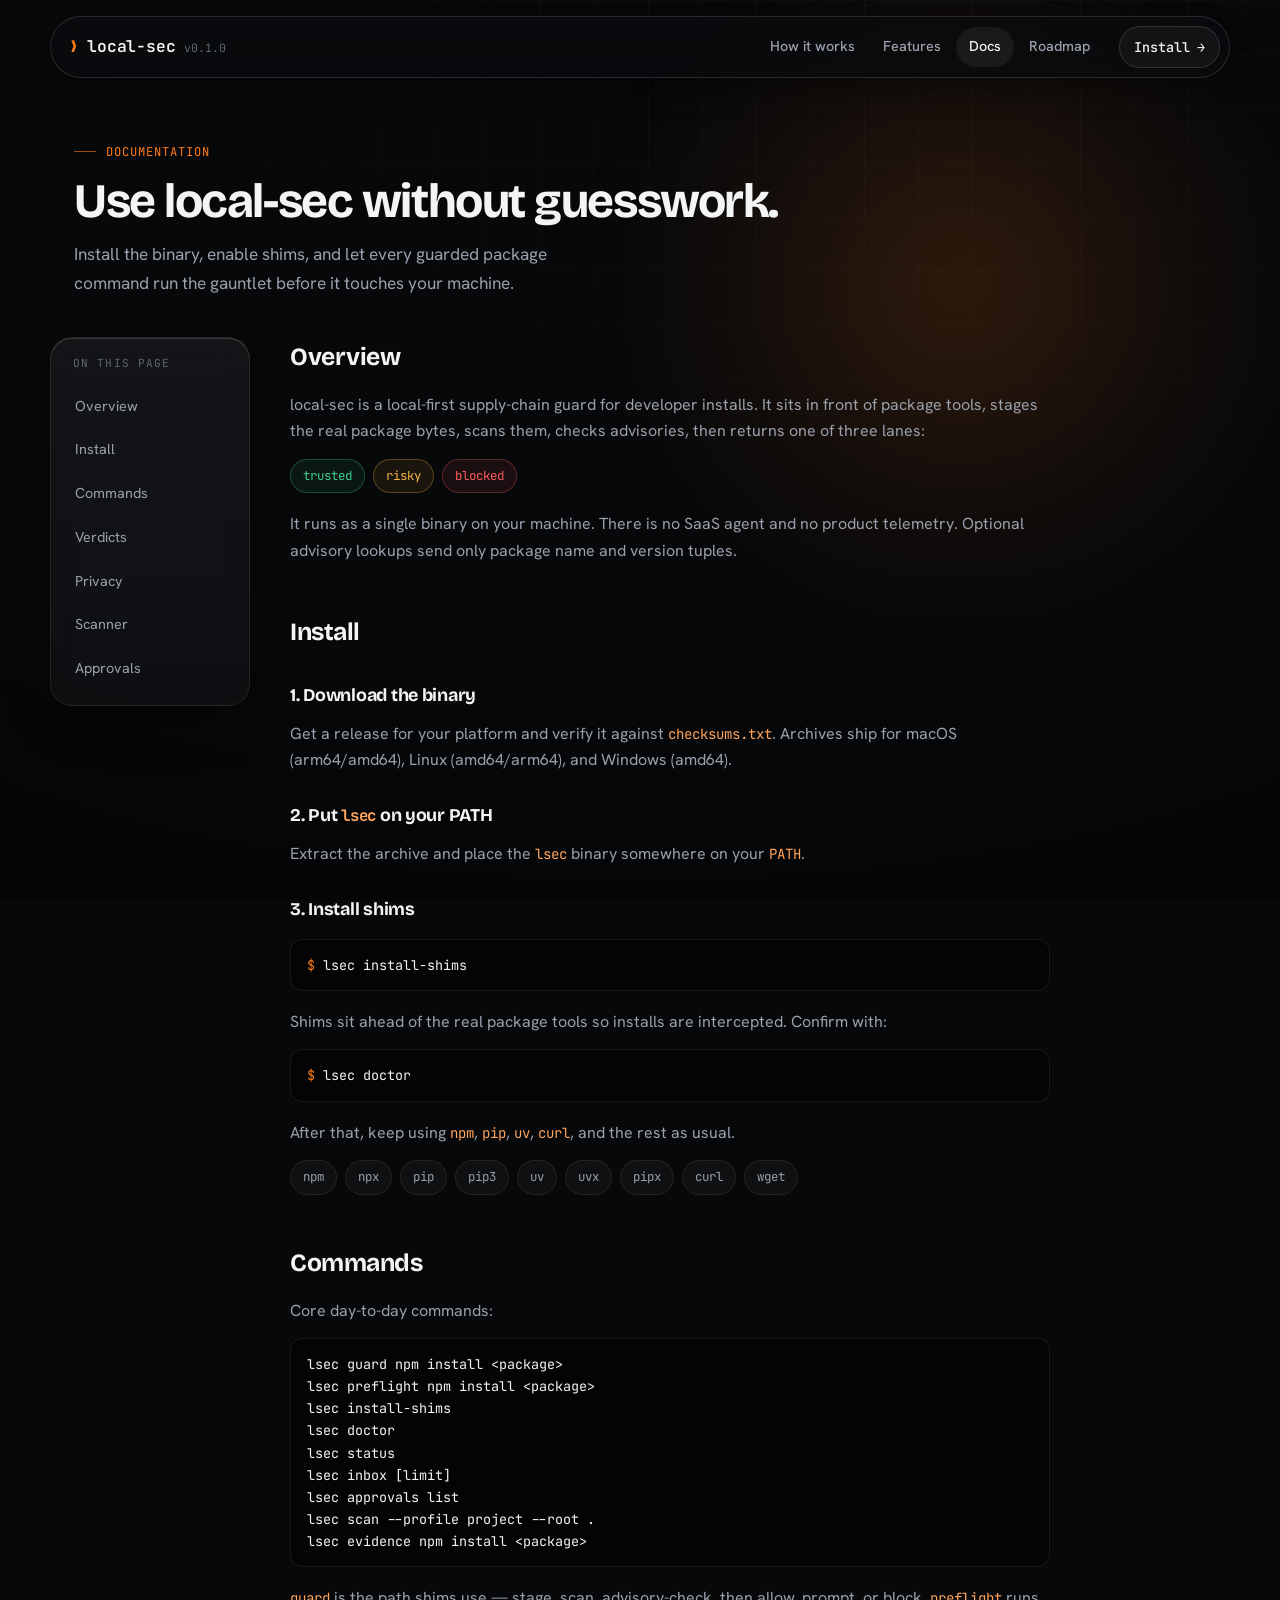
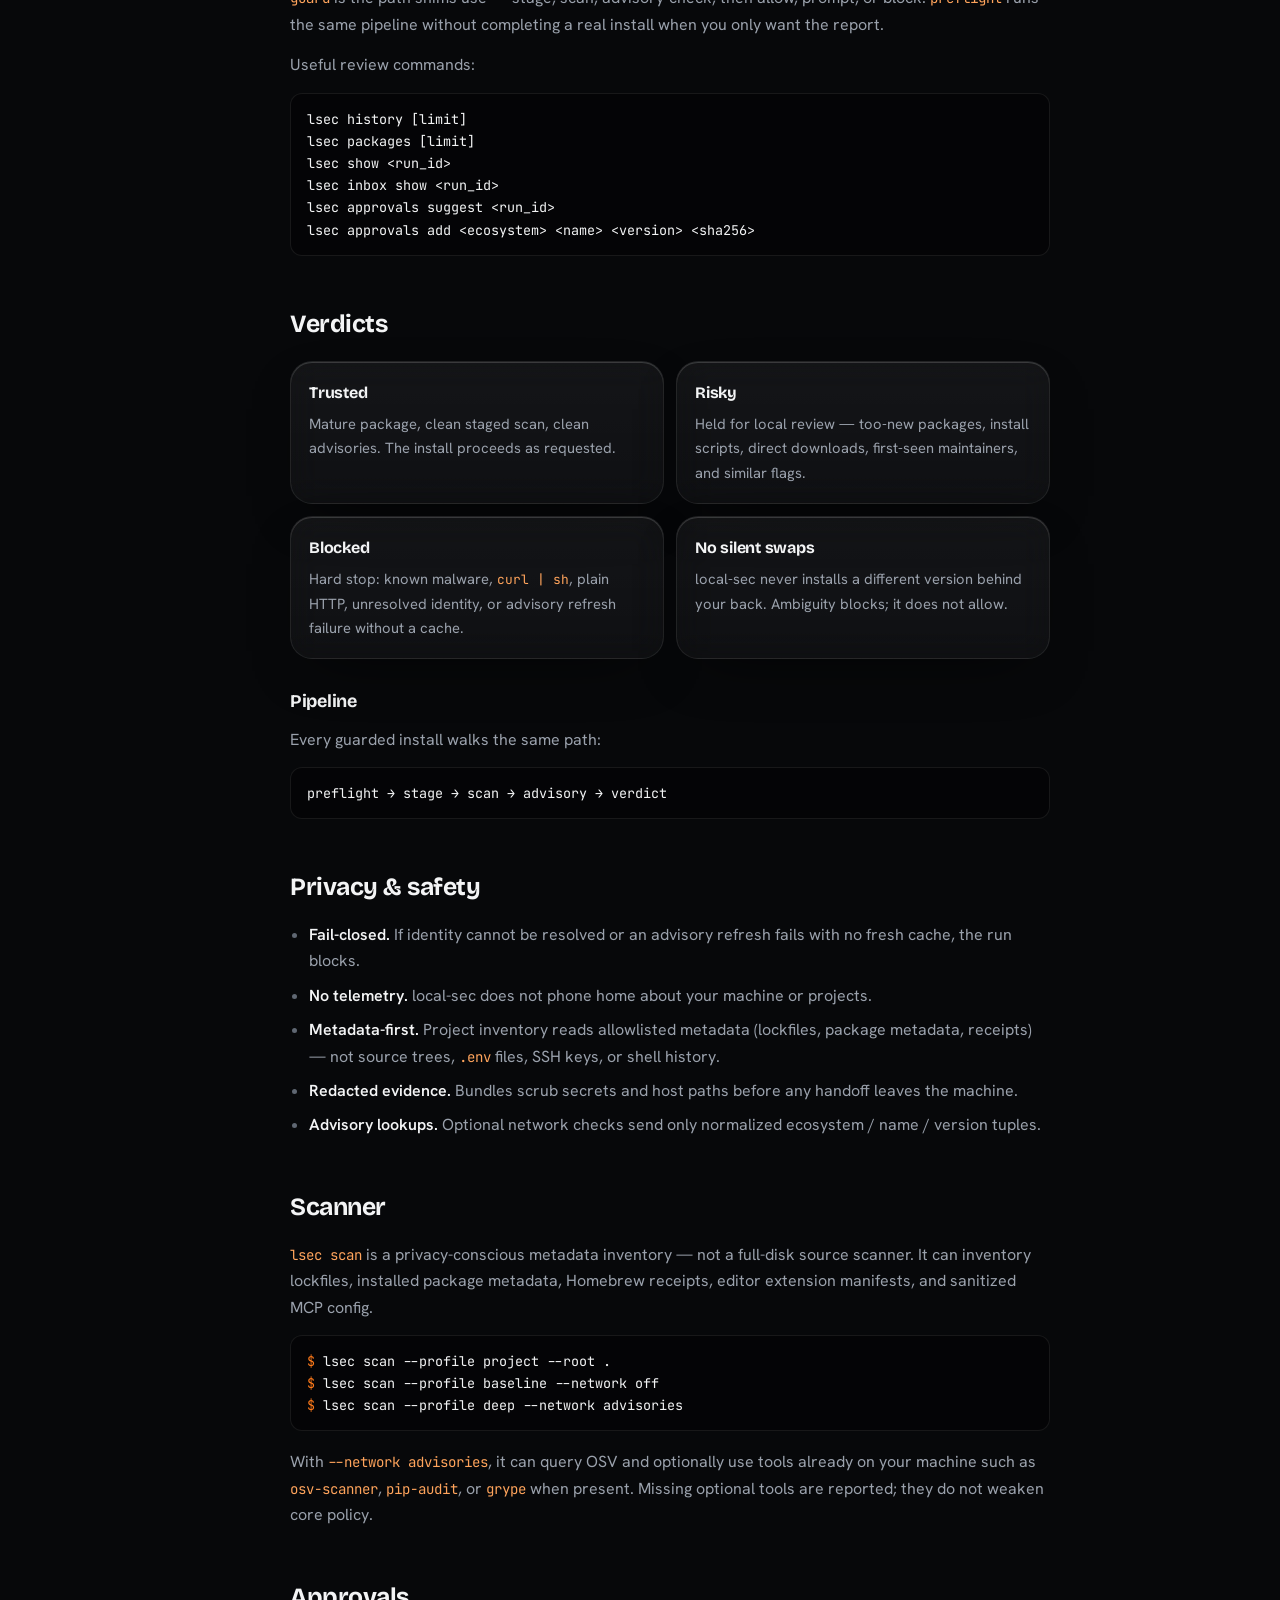
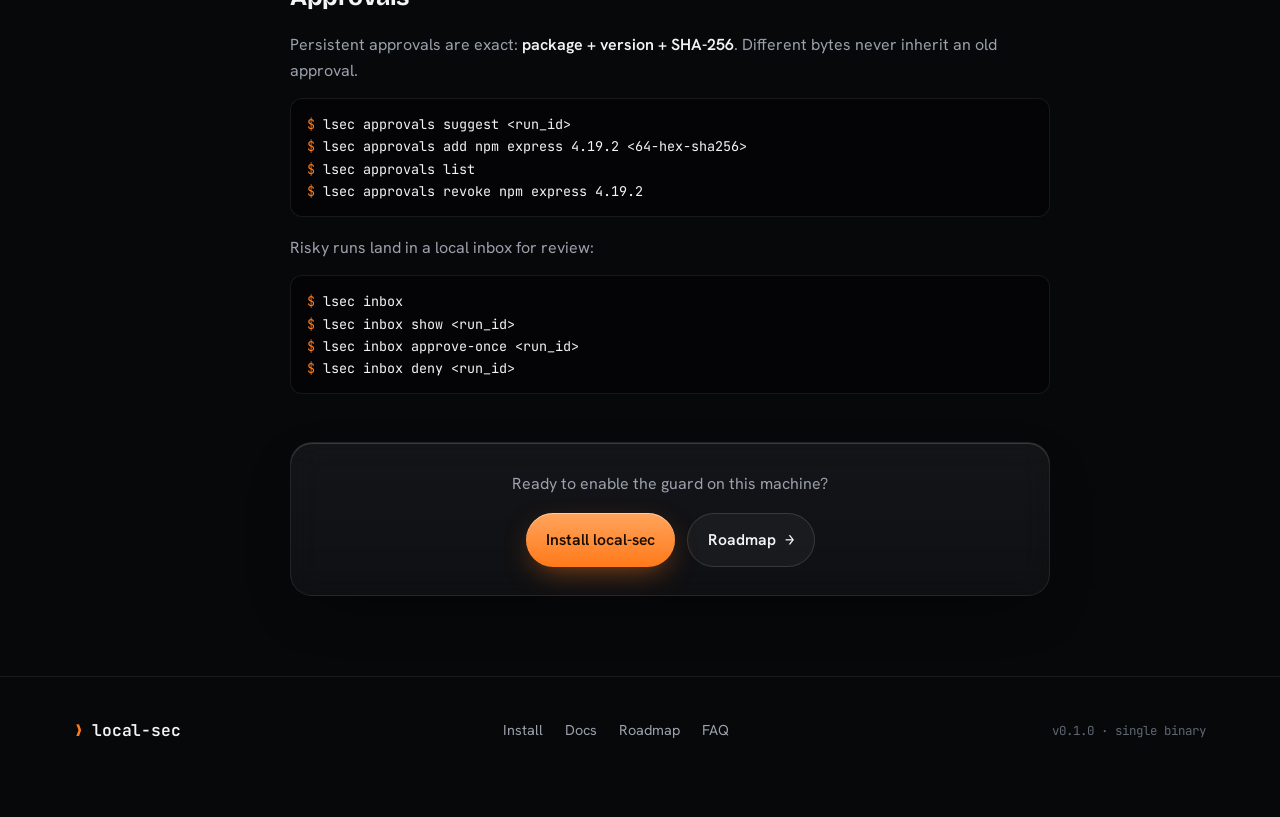
==== site/docs.html @ fbec60e4 "Polish release documentation and site" ====
<!doctype html>
<html lang="en">
<head>
<meta charset="utf-8" />
<meta name="viewport" content="width=device-width, initial-scale=1" />
<title>Docs — local-sec</title>
<meta name="description" content="How to install and use local-sec: commands, verdicts, privacy defaults, and the install guard path." />
<meta name="color-scheme" content="dark" />
<meta name="theme-color" content="#07080a" />
<link rel="icon" href="data:image/svg+xml,%3Csvg xmlns='http://www.w3.org/2000/svg' viewBox='0 0 24 24' fill='none' stroke='%23ff7a1a' stroke-width='2.2' stroke-linecap='round' stroke-linejoin='round'%3E%3Cpath d='M12 2 4 5v6c0 5 3.4 8.5 8 11 4.6-2.5 8-6 8-11V5l-8-3Z'/%3E%3Cpath d='m8.5 12 2.5 2.5 4.5-4.5'/%3E%3C/svg%3E" />
<link rel="preconnect" href="https://fonts.googleapis.com">
<link rel="preconnect" href="https://fonts.gstatic.com" crossorigin>
<link href="https://fonts.googleapis.com/css2?family=Bricolage+Grotesque:opsz,wght@12..96,600;12..96,700;12..96,800&family=Hanken+Grotesk:wght@400;500;600;700&family=Instrument+Serif:ital@0;1&family=JetBrains+Mono:wght@400;500;600&display=swap" rel="stylesheet">
<link rel="stylesheet" href="site.css" />
</head>
<body>
  <div class="atmos" aria-hidden="true"><div class="glow"></div><div class="grid"></div></div>
  <div class="vignette" aria-hidden="true"></div>

  <nav class="bar">
    <div class="nav">
      <a class="brand" href="index.html" aria-label="local-sec home">
        <span class="ch">❯</span><span class="nm">local-sec</span><span class="vr">v0.1.0</span>
      </a>
      <div class="nav-links">
        <a href="index.html#how">How it works</a>
        <a href="index.html#features">Features</a>
        <a href="docs.html" class="is-active">Docs</a>
        <a href="roadmap.html">Roadmap</a>
      </div>
      <a class="nav-cta" href="index.html#install">Install <span class="arr">→</span></a>
    </div>
  </nav>

  <header class="page-hero">
    <div class="wrap">
      <div class="page-kick">Documentation</div>
      <h1>Use local-sec without guesswork.</h1>
      <p class="lede">Install the binary, enable shims, and let every guarded package command run the gauntlet before it touches your machine.</p>
    </div>
  </header>

  <div class="wrap layout">
    <aside class="toc glass tight">
      <div class="lbl">On this page</div>
      <a href="#overview">Overview</a>
      <a href="#install">Install</a>
      <a href="#commands">Commands</a>
      <a href="#verdicts">Verdicts</a>
      <a href="#privacy">Privacy</a>
      <a href="#scan">Scanner</a>
      <a href="#approvals">Approvals</a>
    </aside>

    <article class="prose">
      <section id="overview">
        <h2>Overview</h2>
        <p>local-sec is a local-first supply-chain guard for developer installs. It sits in front of package tools, stages the real package bytes, scans them, checks advisories, then returns one of three lanes:</p>
        <div class="pill-row">
          <span class="pill ok">trusted</span>
          <span class="pill warn">risky</span>
          <span class="pill bad">blocked</span>
        </div>
        <p>It runs as a single binary on your machine. There is no SaaS agent and no product telemetry. Optional advisory lookups send only package name and version tuples.</p>
      </section>

      <section id="install">
        <h2>Install</h2>
        <h3>1. Download the binary</h3>
        <p>Get a release for your platform and verify it against <code>checksums.txt</code>. Archives ship for macOS (arm64/amd64), Linux (amd64/arm64), and Windows (amd64).</p>
        <h3>2. Put <code>lsec</code> on your PATH</h3>
        <p>Extract the archive and place the <code>lsec</code> binary somewhere on your <code>PATH</code>.</p>
        <h3>3. Install shims</h3>
        <div class="cmd-block"><span class="p">$</span> lsec install-shims</div>
        <p>Shims sit ahead of the real package tools so installs are intercepted. Confirm with:</p>
        <div class="cmd-block"><span class="p">$</span> lsec doctor</div>
        <p>After that, keep using <code>npm</code>, <code>pip</code>, <code>uv</code>, <code>curl</code>, and the rest as usual.</p>
        <div class="pill-row">
          <span class="pill">npm</span><span class="pill">npx</span><span class="pill">pip</span><span class="pill">pip3</span>
          <span class="pill">uv</span><span class="pill">uvx</span><span class="pill">pipx</span><span class="pill">curl</span><span class="pill">wget</span>
        </div>
      </section>

      <section id="commands">
        <h2>Commands</h2>
        <p>Core day-to-day commands:</p>
        <div class="cmd-block">lsec guard npm install &lt;package&gt;
lsec preflight npm install &lt;package&gt;
lsec install-shims
lsec doctor
lsec status
lsec inbox [limit]
lsec approvals list
lsec scan --profile project --root .
lsec evidence npm install &lt;package&gt;</div>
        <p><code>guard</code> is the path shims use — stage, scan, advisory-check, then allow, prompt, or block. <code>preflight</code> runs the same pipeline without completing a real install when you only want the report.</p>
        <p>Useful review commands:</p>
        <div class="cmd-block">lsec history [limit]
lsec packages [limit]
lsec show &lt;run_id&gt;
lsec inbox show &lt;run_id&gt;
lsec approvals suggest &lt;run_id&gt;
lsec approvals add &lt;ecosystem&gt; &lt;name&gt; &lt;version&gt; &lt;sha256&gt;</div>
      </section>

      <section id="verdicts">
        <h2>Verdicts</h2>
        <div class="guard-grid">
          <div class="guard-card glass tight">
            <h3>Trusted</h3>
            <p>Mature package, clean staged scan, clean advisories. The install proceeds as requested.</p>
          </div>
          <div class="guard-card glass tight">
            <h3>Risky</h3>
            <p>Held for local review — too-new packages, install scripts, direct downloads, first-seen maintainers, and similar flags.</p>
          </div>
          <div class="guard-card glass tight">
            <h3>Blocked</h3>
            <p>Hard stop: known malware, <code>curl | sh</code>, plain HTTP, unresolved identity, or advisory refresh failure without a cache.</p>
          </div>
          <div class="guard-card glass tight">
            <h3>No silent swaps</h3>
            <p>local-sec never installs a different version behind your back. Ambiguity blocks; it does not allow.</p>
          </div>
        </div>
        <h3>Pipeline</h3>
        <p>Every guarded install walks the same path:</p>
        <div class="cmd-block">preflight → stage → scan → advisory → verdict</div>
      </section>

      <section id="privacy">
        <h2>Privacy &amp; safety</h2>
        <ul>
          <li><strong>Fail-closed.</strong> If identity cannot be resolved or an advisory refresh fails with no fresh cache, the run blocks.</li>
          <li><strong>No telemetry.</strong> local-sec does not phone home about your machine or projects.</li>
          <li><strong>Metadata-first.</strong> Project inventory reads allowlisted metadata (lockfiles, package metadata, receipts) — not source trees, <code>.env</code> files, SSH keys, or shell history.</li>
          <li><strong>Redacted evidence.</strong> Bundles scrub secrets and host paths before any handoff leaves the machine.</li>
          <li><strong>Advisory lookups.</strong> Optional network checks send only normalized ecosystem / name / version tuples.</li>
        </ul>
      </section>

      <section id="scan">
        <h2>Scanner</h2>
        <p><code>lsec scan</code> is a privacy-conscious metadata inventory — not a full-disk source scanner. It can inventory lockfiles, installed package metadata, Homebrew receipts, editor extension manifests, and sanitized MCP config.</p>
        <div class="cmd-block"><span class="p">$</span> lsec scan --profile project --root .
<span class="p">$</span> lsec scan --profile baseline --network off
<span class="p">$</span> lsec scan --profile deep --network advisories</div>
        <p>With <code>--network advisories</code>, it can query OSV and optionally use tools already on your machine such as <code>osv-scanner</code>, <code>pip-audit</code>, or <code>grype</code> when present. Missing optional tools are reported; they do not weaken core policy.</p>
      </section>

      <section id="approvals">
        <h2>Approvals</h2>
        <p>Persistent approvals are exact: <strong>package + version + SHA-256</strong>. Different bytes never inherit an old approval.</p>
        <div class="cmd-block"><span class="p">$</span> lsec approvals suggest &lt;run_id&gt;
<span class="p">$</span> lsec approvals add npm express 4.19.2 &lt;64-hex-sha256&gt;
<span class="p">$</span> lsec approvals list
<span class="p">$</span> lsec approvals revoke npm express 4.19.2</div>
        <p>Risky runs land in a local inbox for review:</p>
        <div class="cmd-block"><span class="p">$</span> lsec inbox
<span class="p">$</span> lsec inbox show &lt;run_id&gt;
<span class="p">$</span> lsec inbox approve-once &lt;run_id&gt;
<span class="p">$</span> lsec inbox deny &lt;run_id&gt;</div>
      </section>

      <div class="page-cta glass">
        <p>Ready to enable the guard on this machine?</p>
        <div class="row">
          <a class="btn btn-primary" href="index.html#install">Install local-sec</a>
          <a class="btn btn-ghost" href="roadmap.html">Roadmap <span class="arr">→</span></a>
        </div>
      </div>
    </article>
  </div>

  <footer>
    <div class="wrap foot">
      <a class="brand" href="index.html"><span class="ch">❯</span><span class="nm">local-sec</span></a>
      <div class="foot-links">
        <a href="index.html#install">Install</a>
        <a href="docs.html">Docs</a>
        <a href="roadmap.html">Roadmap</a>
        <a href="index.html#faq">FAQ</a>
      </div>
      <div class="foot-meta">v0.1.0 · single binary</div>
    </div>
  </footer>
</body>
</html>
---- site/site.css ----
:root {
  --bg: #07080a;
  --bg-2: #0a0c0f;
  --surface: rgba(255,255,255,0.035);
  --surface-2: rgba(255,255,255,0.055);
  --line: rgba(255,255,255,0.08);
  --line-2: rgba(255,255,255,0.13);
  --text: #f3f4f5;
  --muted: #9aa1ac;
  --faint: #5f6772;
  --sig: #ff7a1a;
  --sig-2: #ffa45c;
  --sig-d: rgba(255,122,26,0.16);
  --trusted: #3ecf8e;
  --risky: #f5b342;
  --block: #ff5d5d;
  --radius: 14px;
  --radius-lg: 22px;
  --maxw: 1180px;
  --prose: 760px;
  --display: "Bricolage Grotesque", "Hanken Grotesk", system-ui, sans-serif;
  --body: "Hanken Grotesk", system-ui, -apple-system, "Segoe UI", sans-serif;
  --serif: "Instrument Serif", Georgia, "Times New Roman", serif;
  --mono: "JetBrains Mono", ui-monospace, SFMono-Regular, Menlo, monospace;
}

*, *::before, *::after { box-sizing: border-box; }
html { scroll-behavior: smooth; scroll-padding-top: 96px; }
body {
  margin: 0;
  font-family: var(--body);
  color: var(--text);
  background: var(--bg);
  line-height: 1.65;
  -webkit-font-smoothing: antialiased;
  text-rendering: optimizeLegibility;
}
a { color: inherit; text-decoration: none; }
::selection { background: rgba(255,122,26,0.32); color: #fff; }
:focus-visible { outline: 2px solid var(--sig); outline-offset: 3px; border-radius: 4px; }
code { font-family: var(--mono); font-size: 0.88em; color: var(--sig-2); }

.atmos { position: fixed; inset: 0; z-index: -2; pointer-events: none; }
.atmos .glow {
  position: absolute; top: -18vh; right: -10vw;
  width: 70vw; height: 70vw; max-width: 1100px; max-height: 1100px;
  background: radial-gradient(circle at 50% 50%, rgba(255,122,26,0.16), rgba(255,122,26,0.04) 38%, transparent 60%);
  filter: blur(20px);
}
.atmos .grid {
  position: absolute; inset: 0;
  background-image:
    linear-gradient(rgba(255,255,255,0.022) 1px, transparent 1px),
    linear-gradient(90deg, rgba(255,255,255,0.022) 1px, transparent 1px);
  background-size: 54px 54px;
  mask-image: radial-gradient(ellipse 90% 70% at 70% 0%, #000 30%, transparent 85%);
}
.vignette {
  position: fixed; inset: 0; z-index: -1; pointer-events: none;
  background: radial-gradient(ellipse 120% 90% at 50% 30%, transparent 55%, rgba(0,0,0,0.55) 100%);
}

.glass {
  position: relative;
  background: linear-gradient(180deg, var(--surface-2), var(--surface));
  -webkit-backdrop-filter: blur(16px) saturate(140%);
  backdrop-filter: blur(16px) saturate(140%);
  border: 1px solid var(--line);
  border-radius: var(--radius-lg);
  box-shadow: 0 20px 60px -28px rgba(0,0,0,0.8), inset 0 1px 0 rgba(255,255,255,0.16);
}

.wrap { max-width: var(--maxw); margin: 0 auto; padding: 0 24px; }

.bar { position: sticky; top: 16px; z-index: 60; padding: 0 24px; margin-top: 16px; }
.nav {
  max-width: var(--maxw); margin: 0 auto; display: flex; align-items: center; gap: 16px;
  padding: 9px 9px 9px 18px; border-radius: 999px;
  background: rgba(10,12,15,0.72); border: 1px solid var(--line-2);
  -webkit-backdrop-filter: blur(14px); backdrop-filter: blur(14px);
  box-shadow: 0 14px 40px -20px rgba(0,0,0,0.9);
}
.brand { display: inline-flex; align-items: baseline; gap: 8px; font-family: var(--mono); }
.brand .ch { color: var(--sig); font-weight: 600; }
.brand .nm { color: var(--text); font-weight: 600; font-size: 1.02rem; letter-spacing: -0.01em; }
.brand .vr { color: var(--faint); font-size: 0.72rem; }
.nav-links { display: flex; gap: 2px; margin-left: auto; flex-wrap: wrap; }
.nav-links a {
  color: var(--muted); font-size: 0.9rem; padding: 8px 13px; border-radius: 999px;
  transition: color .2s, background .2s; font-weight: 500;
}
.nav-links a:hover, .nav-links a.is-active { color: var(--text); background: rgba(255,255,255,0.06); }
.nav-cta {
  display: inline-flex; align-items: center; gap: 7px; font-family: var(--mono); font-size: 0.84rem; font-weight: 500;
  padding: 9px 14px; border-radius: 999px; color: var(--text); border: 1px solid var(--line-2); background: rgba(255,255,255,0.04);
  transition: border-color .2s, background .2s, transform .15s;
}
.nav-cta:hover { border-color: var(--sig); color: var(--sig-2); transform: translateY(-1px); }
.nav-cta .arr { font-family: var(--mono); }

.btn {
  display: inline-flex; align-items: center; gap: 9px; font-weight: 600; font-size: 0.98rem;
  padding: 13px 20px; border-radius: 999px; cursor: pointer;
  transition: transform .15s, box-shadow .2s, background .2s, border-color .2s; white-space: nowrap;
}
.btn-primary {
  color: #1b0d02; background: linear-gradient(180deg, var(--sig-2), var(--sig));
  box-shadow: 0 10px 30px -10px rgba(255,122,26,0.6), inset 0 1px 0 rgba(255,255,255,0.45);
}
.btn-primary:hover { transform: translateY(-2px); box-shadow: 0 16px 38px -10px rgba(255,122,26,0.8), inset 0 1px 0 rgba(255,255,255,0.5); }
.btn-ghost { color: var(--text); background: rgba(255,255,255,0.04); border: 1px solid var(--line-2); }
.btn-ghost:hover { border-color: var(--sig); color: var(--sig-2); transform: translateY(-2px); }
.btn .arr { font-family: var(--mono); }

.page-hero { padding: 56px 0 28px; }
.page-kick {
  font-family: var(--mono); font-size: 0.76rem; color: var(--sig); letter-spacing: 0.08em;
  text-transform: uppercase; display: inline-flex; align-items: center; gap: 10px; margin-bottom: 14px;
}
.page-kick::before { content: ""; width: 22px; height: 1px; background: var(--sig); opacity: 0.6; }
.page-hero h1 {
  font-family: var(--display); font-weight: 700;
  font-size: clamp(2rem, 4.2vw, 3rem); letter-spacing: -0.03em; line-height: 1.05; margin: 0 0 14px;
}
.page-hero .lede { color: var(--muted); font-size: 1.08rem; max-width: 52ch; margin: 0; }

.layout {
  display: grid;
  grid-template-columns: 200px minmax(0, 1fr);
  gap: 40px;
  padding: 12px 0 80px;
  align-items: start;
}
.toc {
  position: sticky; top: 96px;
  display: flex; flex-direction: column; gap: 4px;
  padding: 16px 14px;
}
.toc .lbl {
  font-family: var(--mono); font-size: 0.7rem; color: var(--faint);
  text-transform: uppercase; letter-spacing: 0.1em; margin: 0 0 10px 8px;
}
.toc a {
  color: var(--muted); font-size: 0.9rem; padding: 8px 10px; border-radius: 10px;
  transition: color .2s, background .2s;
}
.toc a:hover { color: var(--text); background: rgba(255,255,255,0.05); }

.prose { max-width: var(--prose); }
.prose section { margin-bottom: 48px; scroll-margin-top: 100px; }
.prose h2 {
  font-family: var(--display); font-weight: 700; font-size: 1.55rem;
  letter-spacing: -0.02em; margin: 0 0 14px;
}
.prose h3 {
  font-family: var(--display); font-weight: 700; font-size: 1.12rem;
  letter-spacing: -0.015em; margin: 28px 0 10px;
}
.prose p { color: var(--muted); margin: 0 0 14px; }
.prose ul, .prose ol { color: var(--muted); margin: 0 0 16px; padding-left: 1.2em; }
.prose li { margin: 0 0 8px; }
.prose li::marker { color: var(--faint); }
.prose strong { color: var(--text); font-weight: 600; }
.prose a.inline { color: var(--sig-2); text-decoration: underline; text-underline-offset: 3px; }
.prose a.inline:hover { color: var(--sig); }

.cmd-block {
  font-family: var(--mono); font-size: 0.84rem; color: var(--text);
  padding: 14px 16px; border-radius: 12px; margin: 14px 0 18px;
  background: rgba(0,0,0,0.38); border: 1px solid var(--line);
  overflow-x: auto; white-space: pre-wrap; word-break: break-word;
}
.cmd-block .p { color: var(--sig); }

.pill-row { display: flex; flex-wrap: wrap; gap: 8px; margin: 12px 0 18px; }
.pill {
  font-family: var(--mono); font-size: 0.78rem; padding: 6px 12px; border-radius: 999px;
  border: 1px solid var(--line); background: var(--surface); color: var(--muted);
}
.pill.ok { color: var(--trusted); border-color: rgba(62,207,142,0.3); background: rgba(62,207,142,0.08); }
.pill.warn { color: var(--risky); border-color: rgba(245,179,66,0.3); background: rgba(245,179,66,0.08); }
.pill.bad { color: var(--block); border-color: rgba(255,93,93,0.3); background: rgba(255,93,93,0.08); }

.status-list { display: flex; flex-direction: column; gap: 10px; margin: 16px 0 0; }
.status-row {
  display: flex; align-items: center; gap: 16px; padding: 16px 18px;
}
.status-row .st {
  font-family: var(--mono); font-size: 0.78rem; width: 28px; height: 28px; border-radius: 50%;
  display: grid; place-items: center; flex: none;
}
.status-row.done .st { background: rgba(62,207,142,0.14); color: var(--trusted); border: 1px solid rgba(62,207,142,0.35); }
.status-row.next .st { background: var(--surface); color: var(--faint); border: 1px solid var(--line); }
.status-row h3 { font-size: 1rem; margin: 0; font-family: var(--display); font-weight: 700; }
.status-row p { color: var(--muted); margin: 3px 0 0; font-size: 0.9rem; }
.status-row .state {
  margin-left: auto; font-family: var(--mono); font-size: 0.74rem; color: var(--faint); white-space: nowrap;
}

.guard-grid {
  display: grid; grid-template-columns: repeat(2, 1fr); gap: 12px; margin: 16px 0 0;
}
.guard-card { padding: 18px 18px; }
.guard-card h3 { font-family: var(--display); font-weight: 700; font-size: 1rem; margin: 0 0 6px; }
.guard-card p { color: var(--muted); margin: 0; font-size: 0.92rem; }

.page-cta {
  margin: 36px 0 0; padding: 28px 28px; text-align: center;
}
.page-cta p { color: var(--muted); margin: 0 0 16px; }
.page-cta .row { display: flex; flex-wrap: wrap; gap: 12px; justify-content: center; }

footer { padding: 40px 0 72px; border-top: 1px solid var(--line); }
.foot { display: flex; flex-wrap: wrap; gap: 18px; justify-content: space-between; align-items: center; }
.foot-links { display: flex; gap: 22px; flex-wrap: wrap; }
.foot-links a { color: var(--muted); font-size: 0.9rem; transition: color .2s; }
.foot-links a:hover { color: var(--sig-2); }
.foot-meta { font-family: var(--mono); color: var(--faint); font-size: 0.78rem; }

@media (max-width: 860px) {
  .layout { grid-template-columns: 1fr; gap: 24px; }
  .toc { position: static; flex-direction: row; flex-wrap: wrap; }
  .toc .lbl { width: 100%; margin-bottom: 4px; }
  .nav-links { display: none; }
  .guard-grid { grid-template-columns: 1fr; }
  .status-row .state { display: none; }
}
@media (max-width: 520px) {
  .brand .vr { display: none; }
  .page-hero { padding: 40px 0 20px; }
}

@supports not ((backdrop-filter: blur(1px)) or (-webkit-backdrop-filter: blur(1px))) {
  .glass, .nav { background: rgba(12,14,18,0.9); }
}
@media (prefers-reduced-motion: reduce) {
  html { scroll-behavior: auto; }
}
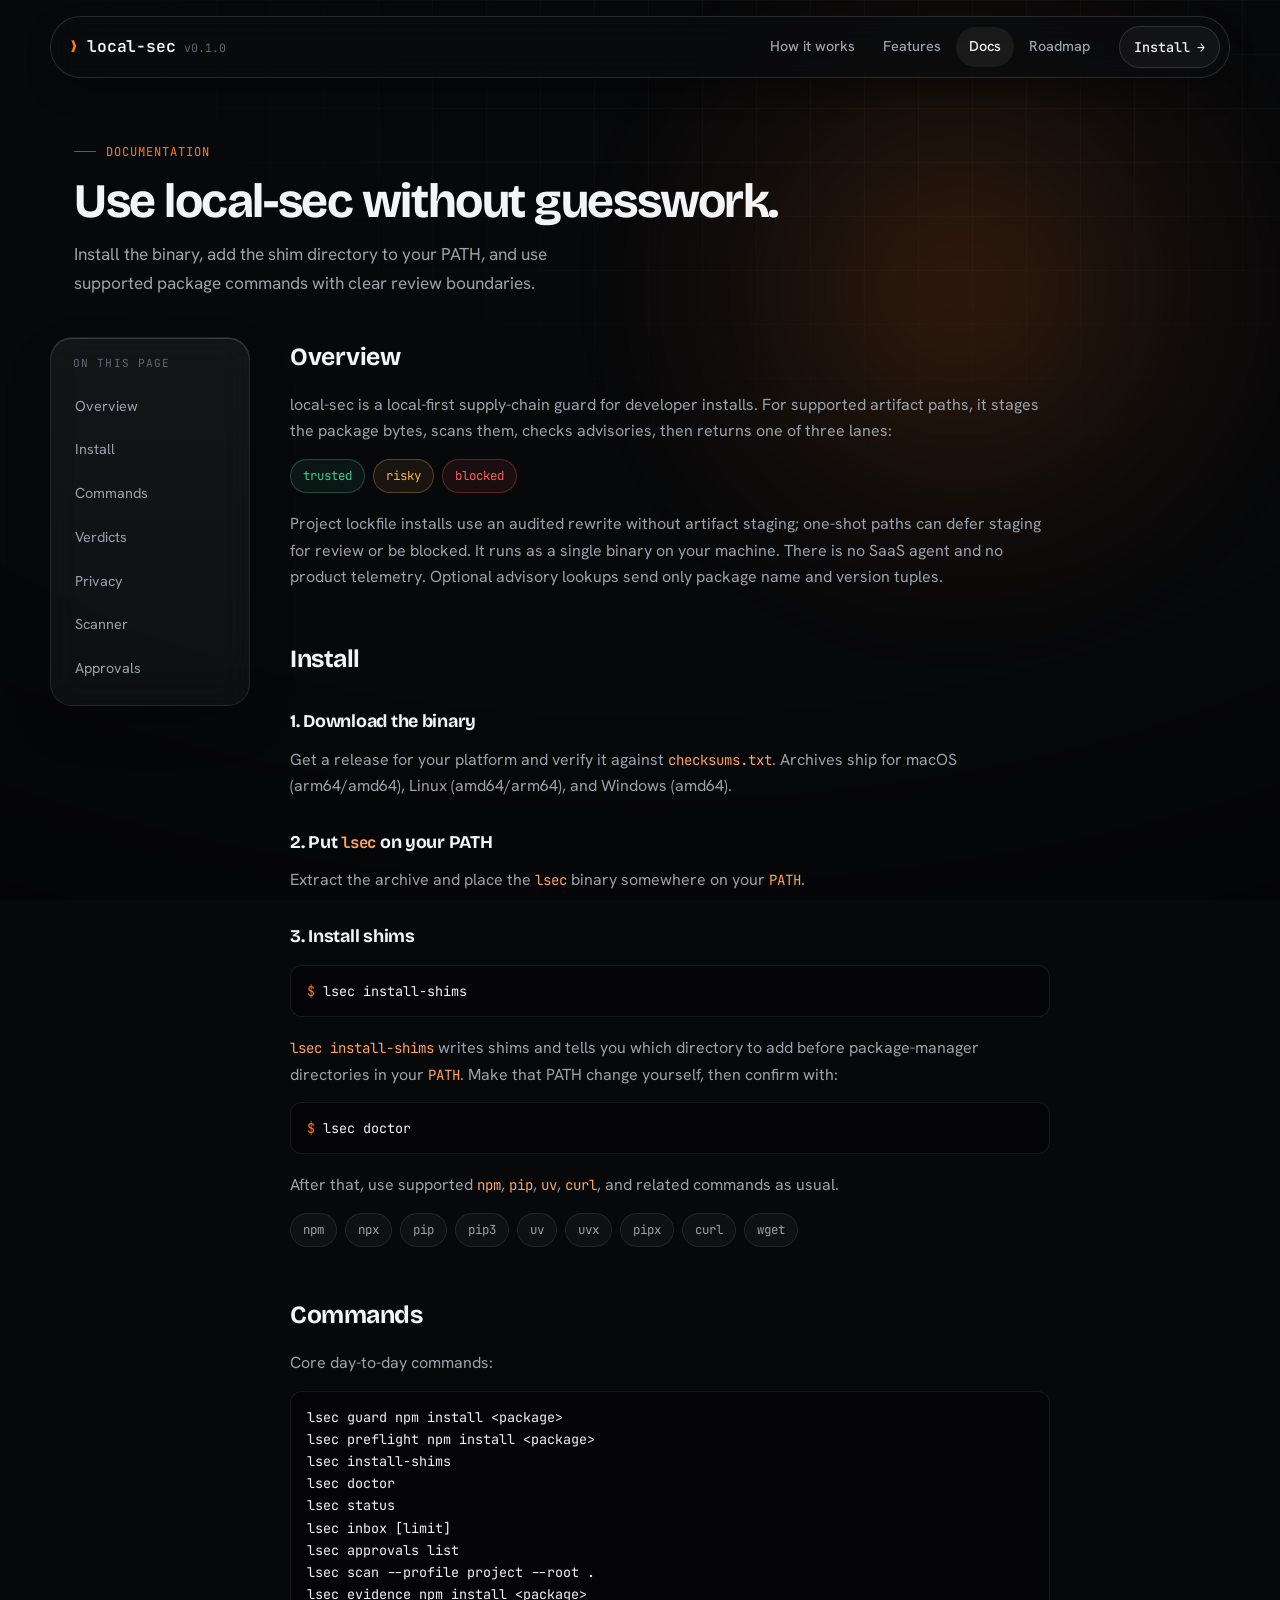
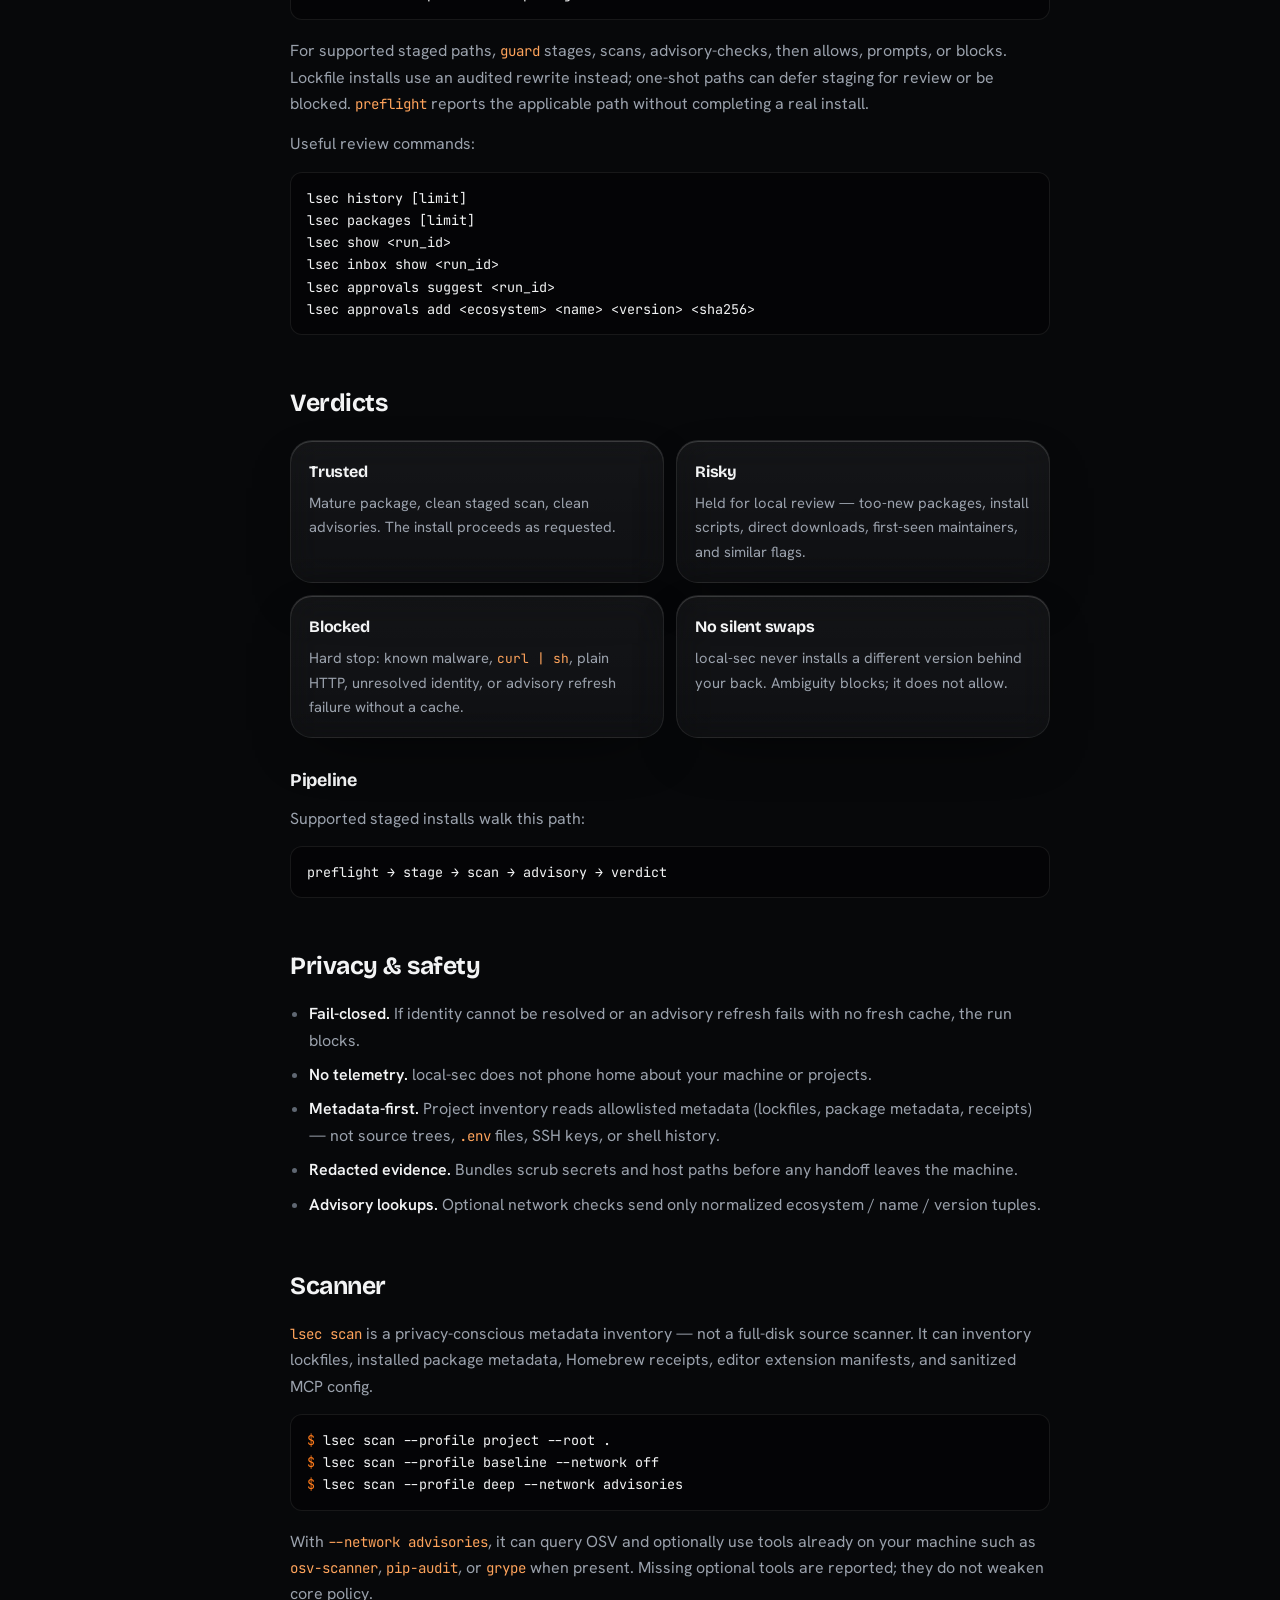
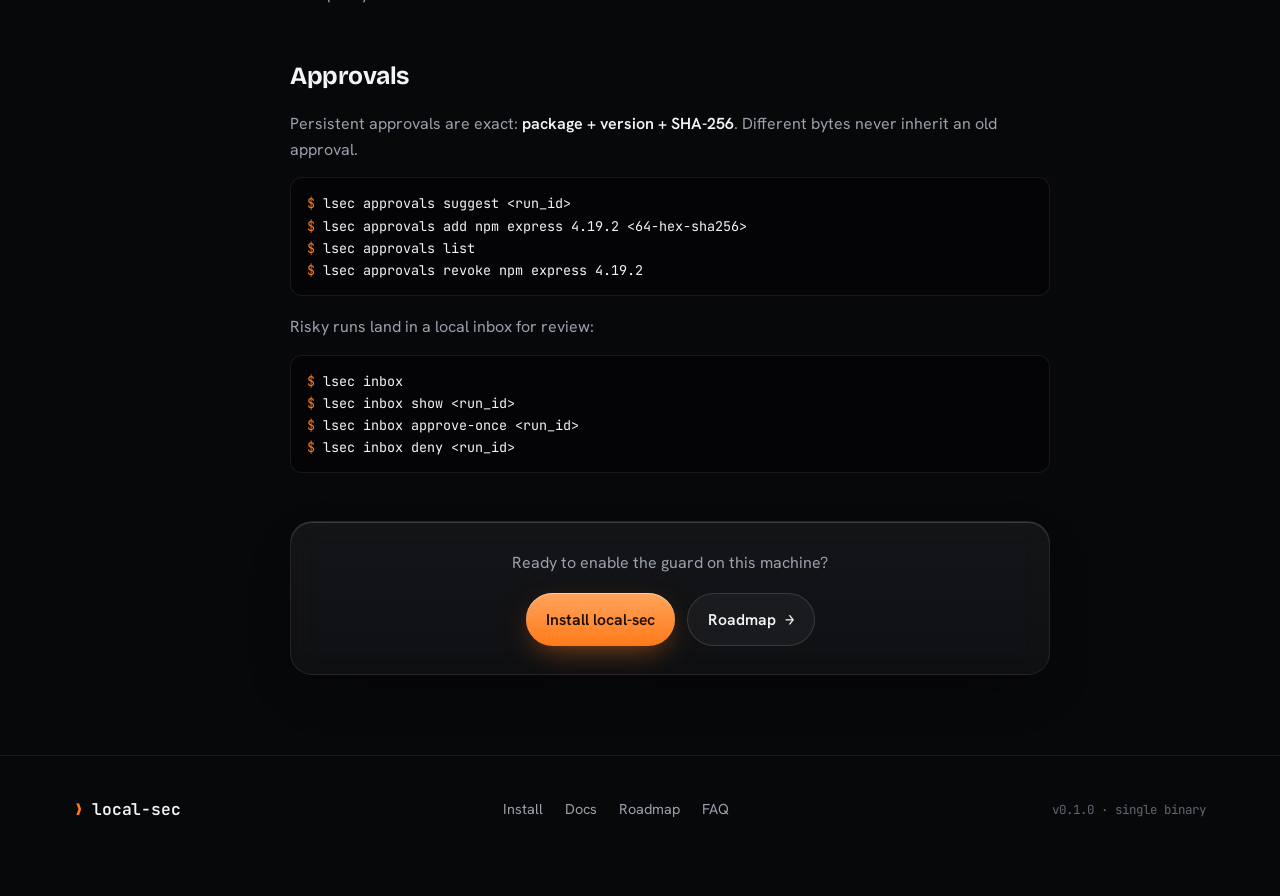
==== commit fe14bb2e: "Clarify local guard boundaries" ====
--- a/site/docs.html
+++ b/site/docs.html
@@ -36,7 +36,7 @@
     <div class="wrap">
       <div class="page-kick">Documentation</div>
       <h1>Use local-sec without guesswork.</h1>
-      <p class="lede">Install the binary, enable shims, and let every guarded package command run the gauntlet before it touches your machine.</p>
+      <p class="lede">Install the binary, add the shim directory to your PATH, and use supported package commands with clear review boundaries.</p>
     </div>
   </header>
 
@@ -55,13 +55,13 @@
     <article class="prose">
       <section id="overview">
         <h2>Overview</h2>
-        <p>local-sec is a local-first supply-chain guard for developer installs. It sits in front of package tools, stages the real package bytes, scans them, checks advisories, then returns one of three lanes:</p>
+        <p>local-sec is a local-first supply-chain guard for developer installs. For supported artifact paths, it stages the package bytes, scans them, checks advisories, then returns one of three lanes:</p>
         <div class="pill-row">
           <span class="pill ok">trusted</span>
           <span class="pill warn">risky</span>
           <span class="pill bad">blocked</span>
         </div>
-        <p>It runs as a single binary on your machine. There is no SaaS agent and no product telemetry. Optional advisory lookups send only package name and version tuples.</p>
+        <p>Project lockfile installs use an audited rewrite without artifact staging; one-shot paths can defer staging for review or be blocked. It runs as a single binary on your machine. There is no SaaS agent and no product telemetry. Optional advisory lookups send only package name and version tuples.</p>
       </section>
 
       <section id="install">
@@ -72,9 +72,9 @@
         <p>Extract the archive and place the <code>lsec</code> binary somewhere on your <code>PATH</code>.</p>
         <h3>3. Install shims</h3>
         <div class="cmd-block"><span class="p">$</span> lsec install-shims</div>
-        <p>Shims sit ahead of the real package tools so installs are intercepted. Confirm with:</p>
+        <p><code>lsec install-shims</code> writes shims and tells you which directory to add before package-manager directories in your <code>PATH</code>. Make that PATH change yourself, then confirm with:</p>
         <div class="cmd-block"><span class="p">$</span> lsec doctor</div>
-        <p>After that, keep using <code>npm</code>, <code>pip</code>, <code>uv</code>, <code>curl</code>, and the rest as usual.</p>
+        <p>After that, use supported <code>npm</code>, <code>pip</code>, <code>uv</code>, <code>curl</code>, and related commands as usual.</p>
         <div class="pill-row">
           <span class="pill">npm</span><span class="pill">npx</span><span class="pill">pip</span><span class="pill">pip3</span>
           <span class="pill">uv</span><span class="pill">uvx</span><span class="pill">pipx</span><span class="pill">curl</span><span class="pill">wget</span>
@@ -93,7 +93,7 @@
 lsec approvals list
 lsec scan --profile project --root .
 lsec evidence npm install &lt;package&gt;</div>
-        <p><code>guard</code> is the path shims use — stage, scan, advisory-check, then allow, prompt, or block. <code>preflight</code> runs the same pipeline without completing a real install when you only want the report.</p>
+        <p>For supported staged paths, <code>guard</code> stages, scans, advisory-checks, then allows, prompts, or blocks. Lockfile installs use an audited rewrite instead; one-shot paths can defer staging for review or be blocked. <code>preflight</code> reports the applicable path without completing a real install.</p>
         <p>Useful review commands:</p>
         <div class="cmd-block">lsec history [limit]
 lsec packages [limit]
@@ -124,7 +124,7 @@
           </div>
         </div>
         <h3>Pipeline</h3>
-        <p>Every guarded install walks the same path:</p>
+        <p>Supported staged installs walk this path:</p>
         <div class="cmd-block">preflight → stage → scan → advisory → verdict</div>
       </section>
 
